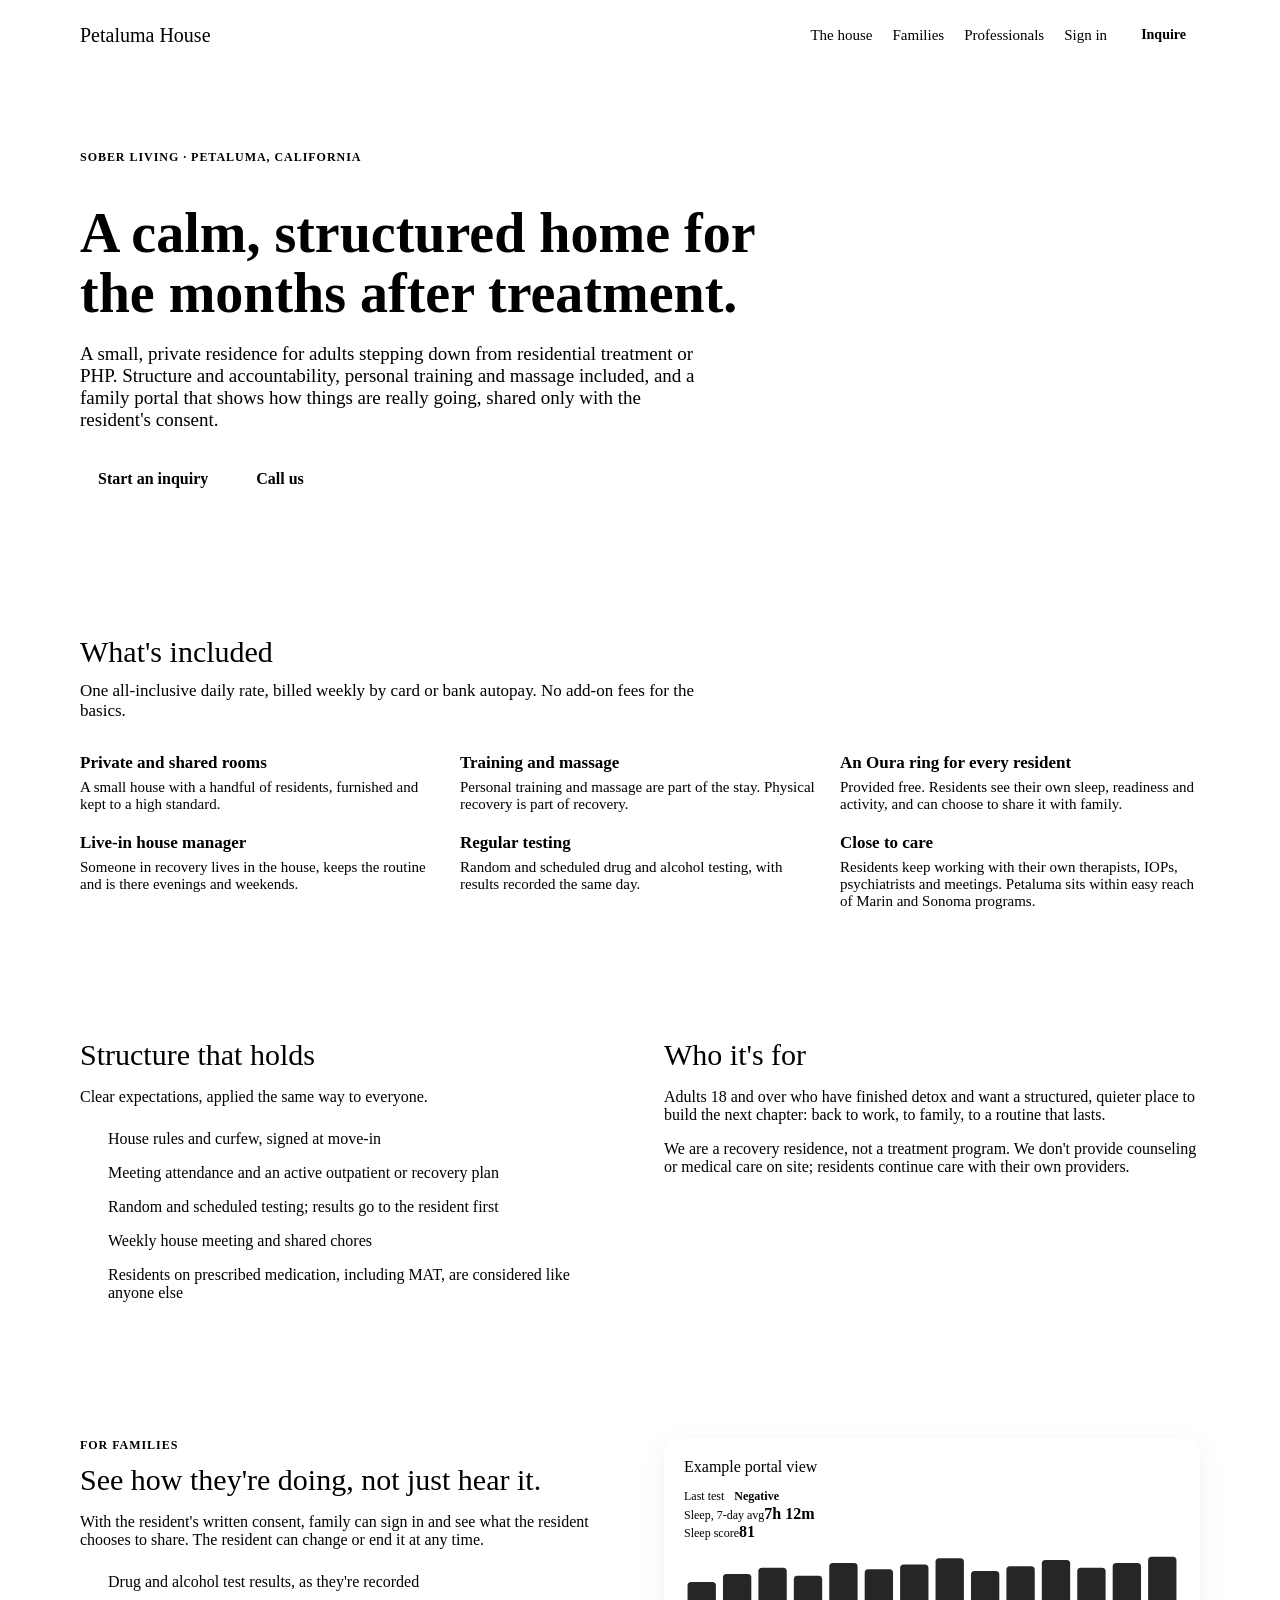
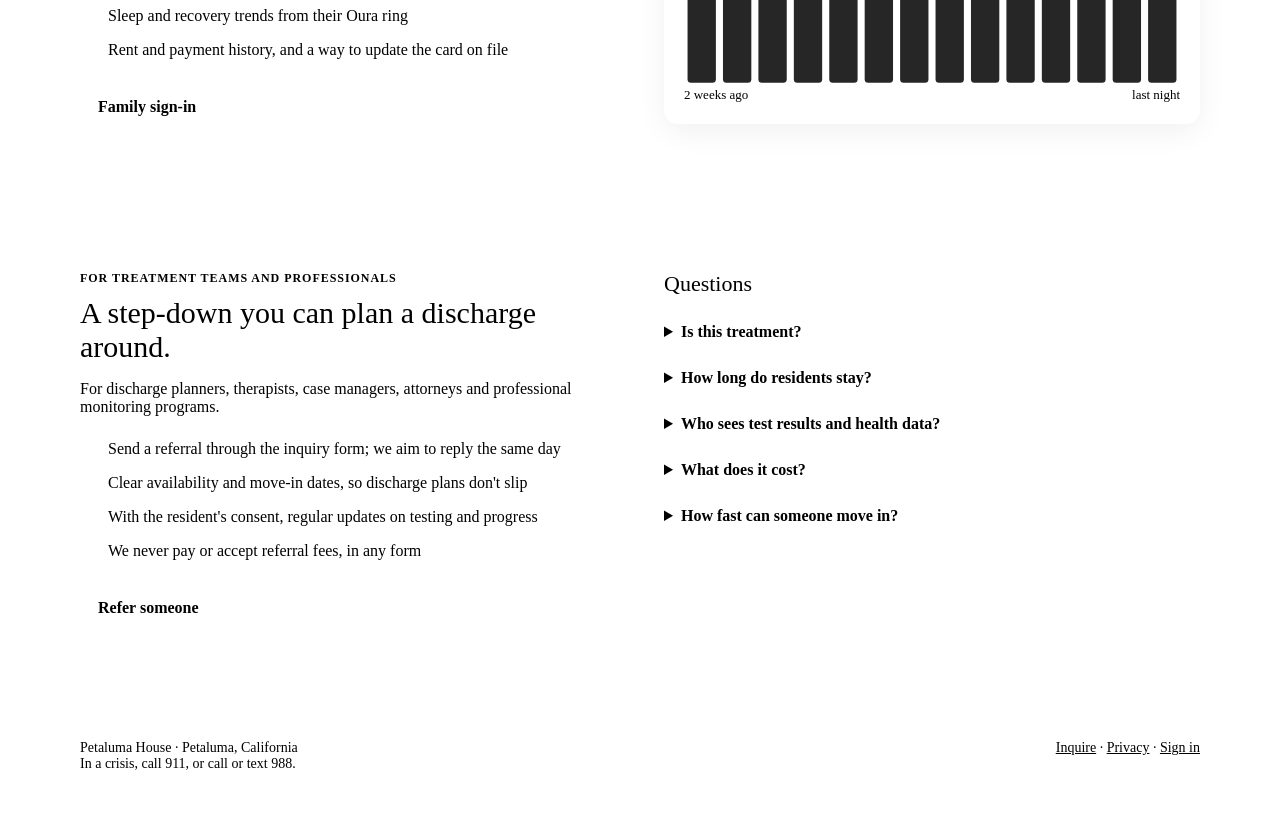
==== site/index.html @ f3ba2b3b "Initial import of Petaluma House site and Supabase backend Co-Authored-By: Claude Opus 5.5 (1M conte" ====
<!doctype html>
<html lang="en">
<head>
<meta charset="utf-8">
<meta name="viewport" content="width=device-width, initial-scale=1">
<title>Petaluma House · Sober living in Petaluma, CA</title>
<meta name="description" content="A private, structured sober living home in Petaluma for adults stepping down from treatment. Personal training and massage included, regular testing, and a family portal built on the resident's consent.">
<link rel="stylesheet" href="style.css">
<link rel="stylesheet" href="site.css">
<script src="config.js"></script>
</head>
<body>
<nav class="nav"><div class="in">
  <a class="brand" href="/" data-house>Petaluma House</a>
  <a class="link opt" href="#house">The house</a>
  <a class="link opt" href="#families">Families</a>
  <a class="link opt" href="#professionals">Professionals</a>
  <a class="link" href="/login">Sign in</a>
  <a class="btn sm" href="/apply">Inquire</a>
</div></nav>

<main>
  <div class="page">
    <div class="hero">
      <div class="eyebrow">Sober living · Petaluma, California</div>
      <h1>A calm, structured home for the months after treatment.</h1>
      <p>A small, private residence for adults stepping down from residential treatment or PHP. Structure and accountability, personal training and massage included, and a family portal that shows how things are really going, shared only with the resident's consent.</p>
      <div class="ctas">
        <a class="btn" href="/apply">Start an inquiry</a>
        <a class="btn ghost hidden" id="call" href="#">Call us</a>
      </div>
    </div>
  </div>

  <section class="band" id="house"><div class="page">
    <h2>What's included</h2>
    <p class="sub">One all-inclusive daily rate, billed weekly by card or bank autopay. No add-on fees for the basics.</p>
    <div class="cols">
      <div class="card feature"><h3>Private and shared rooms</h3><p>A small house with a handful of residents, furnished and kept to a high standard.</p></div>
      <div class="card feature"><h3>Training and massage</h3><p>Personal training and massage are part of the stay. Physical recovery is part of recovery.</p></div>
      <div class="card feature"><h3>An Oura ring for every resident</h3><p>Provided free. Residents see their own sleep, readiness and activity, and can choose to share it with family.</p></div>
      <div class="card feature"><h3>Live-in house manager</h3><p>Someone in recovery lives in the house, keeps the routine and is there evenings and weekends.</p></div>
      <div class="card feature"><h3>Regular testing</h3><p>Random and scheduled drug and alcohol testing, with results recorded the same day.</p></div>
      <div class="card feature"><h3>Close to care</h3><p>Residents keep working with their own therapists, IOPs, psychiatrists and meetings. Petaluma sits within easy reach of Marin and Sonoma programs.</p></div>
    </div>
  </div></section>

  <section class="band"><div class="page split">
    <div>
      <h2>Structure that holds</h2>
      <p class="sub">Clear expectations, applied the same way to everyone.</p>
      <ul class="ticks">
        <li>House rules and curfew, signed at move-in</li>
        <li>Meeting attendance and an active outpatient or recovery plan</li>
        <li>Random and scheduled testing; results go to the resident first</li>
        <li>Weekly house meeting and shared chores</li>
        <li>Residents on prescribed medication, including MAT, are considered like anyone else</li>
      </ul>
    </div>
    <div>
      <h2>Who it's for</h2>
      <p class="sub">Adults 18 and over who have finished detox and want a structured, quieter place to build the next chapter: back to work, to family, to a routine that lasts.</p>
      <p class="small">We are a recovery residence, not a treatment program. We don't provide counseling or medical care on site; residents continue care with their own providers.</p>
    </div>
  </div></section>

  <section class="band" id="families"><div class="page split">
    <div>
      <div class="eyebrow">For families</div>
      <h2>See how they're doing, not just hear it.</h2>
      <p class="sub">With the resident's written consent, family can sign in and see what the resident chooses to share. The resident can change or end it at any time.</p>
      <ul class="ticks">
        <li>Drug and alcohol test results, as they're recorded</li>
        <li>Sleep and recovery trends from their Oura ring</li>
        <li>Rent and payment history, and a way to update the card on file</li>
      </ul>
      <p style="margin-top:20px"><a class="btn ghost" href="/login">Family sign-in</a></p>
    </div>
    <div class="mock" aria-hidden="true">
      <div class="small" style="margin-bottom:10px">Example portal view</div>
      <div class="stats">
        <div class="stat"><small>Last test</small><b><span class="res negative">Negative</span></b></div>
        <div class="stat"><small>Sleep, 7-day avg</small><b>7h 12m</b></div>
        <div class="stat"><small>Sleep score</small><b>81</b></div>
      </div>
      <div class="chart" id="demo-chart"></div>
    </div>
  </div></section>

  <section class="band" id="professionals"><div class="page split">
    <div>
      <div class="eyebrow">For treatment teams and professionals</div>
      <h2>A step-down you can plan a discharge around.</h2>
      <p class="sub">For discharge planners, therapists, case managers, attorneys and professional monitoring programs.</p>
      <ul class="ticks">
        <li>Send a referral through the inquiry form; we aim to reply the same day</li>
        <li>Clear availability and move-in dates, so discharge plans don't slip</li>
        <li>With the resident's consent, regular updates on testing and progress</li>
        <li>We never pay or accept referral fees, in any form</li>
      </ul>
      <p style="margin-top:20px"><a class="btn" href="/apply">Refer someone</a></p>
    </div>
    <div>
      <h2 style="font-size:22px">Questions</h2>
      <details><summary>Is this treatment?</summary><p>No. This is a sober living home. Residents keep their own outpatient care, therapy and medical providers.</p></details>
      <details><summary>How long do residents stay?</summary><p>Most plan for 60 to 120 days, and some stay longer. Billing is weekly, so there's no long lock-in.</p></details>
      <details><summary>Who sees test results and health data?</summary><p>The resident and house staff. Family or professionals see them only if the resident consents in writing, for the parts they choose, until the date they set. They can revoke it at any time, and they can see who has viewed their information.</p></details>
      <details><summary>What does it cost?</summary><p>One all-inclusive daily rate, depending on a private or shared room. Ask us for current rates and availability.</p></details>
      <details><summary>How fast can someone move in?</summary><p>Often within days of an inquiry when a bed is open. Tell us the discharge date and we'll plan around it.</p></details>
    </div>
  </div></section>
</main>

<footer class="site"><div class="page">
  <div><span data-house>Petaluma House</span> · Petaluma, California<br>In a crisis, call 911, or call or text 988.</div>
  <div><a href="/apply">Inquire</a> · <a href="/privacy">Privacy</a> · <a href="/login">Sign in</a></div>
</div></footer>

<script>
const cfg = window.APP_CONFIG || {};
document.querySelectorAll("[data-house]").forEach((el) => { if (cfg.HOUSE_NAME) el.textContent = cfg.HOUSE_NAME; });
if (cfg.PHONE) { const c = document.getElementById("call"); c.href = "tel:" + cfg.PHONE.replace(/[^+\d]/g, ""); c.textContent = "Call " + cfg.PHONE; c.classList.remove("hidden"); }
// Illustrative chart in the family section (made-up numbers, labelled as an example).
(function () {
  const hrs = [6.4, 6.9, 7.3, 6.8, 7.6, 7.2, 7.5, 7.9, 7.1, 7.4, 7.8, 7.3, 7.6, 8.0];
  const w = 420, h = 120, bw = w / hrs.length;
  let s = `<svg viewBox="0 0 ${w} ${h + 18}" role="img" aria-label="Example: hours of sleep over two weeks">`;
  hrs.forEach((v, i) => { const bh = (v / 9) * h; s += `<rect class="bar${v < 7 ? " low" : ""}" x="${i * bw + 3}" y="${h - bh}" width="${bw - 6}" height="${bh}" rx="3"></rect>`; });
  s += `<text x="0" y="${h + 14}">2 weeks ago</text><text x="${w}" y="${h + 14}" text-anchor="end">last night</text></svg>`;
  document.getElementById("demo-chart").innerHTML = s;
})();
</script>
</body>
</html>
---- site/site.css ----
/* Public site and portal. Loaded after web/style.css and reuses its tokens. */

.nav { position: sticky; top: 0; z-index: 10; background: color-mix(in srgb, var(--bg) 92%, transparent);
  backdrop-filter: blur(8px); border-bottom: 1px solid var(--line); }
.nav .in { max-width: 1120px; margin: 0 auto; padding: 12px 16px; display: flex; align-items: center; gap: 20px; }
.brand { font-family: Georgia, "Times New Roman", serif; font-size: 20px; color: var(--ink); text-decoration: none; margin-right: auto; }
.nav a.link { color: var(--muted); text-decoration: none; font-size: 15px; }
.nav a.link:hover { color: var(--ink); }
@media (max-width: 760px) { .nav a.link.opt { display: none; } }
a.btn { display: inline-block; font-weight: 600; padding: 11px 18px; border-radius: 8px; background: var(--accent);
  color: var(--accent-ink); text-decoration: none; }
a.btn.ghost { background: transparent; color: var(--ink); border: 1px solid var(--line); }
a.btn.sm { padding: 7px 14px; font-size: 14px; }

.page { max-width: 1120px; margin: 0 auto; padding: 0 16px; }
.hero { padding: 88px 0 72px; max-width: 760px; }
.hero h1 { font-size: clamp(36px, 6vw, 56px); line-height: 1.08; margin-bottom: 20px; }
.hero p { font-size: 19px; color: var(--muted); margin: 0 0 28px; max-width: 620px; }
.hero .ctas { display: flex; gap: 12px; flex-wrap: wrap; }
.eyebrow { text-transform: uppercase; letter-spacing: .08em; font-size: 12px; font-weight: 600; color: var(--accent); margin-bottom: 10px; }

section.band { padding: 64px 0; border-top: 1px solid var(--line); }
section.band h2 { font-family: Georgia, "Times New Roman", serif; font-weight: 500; font-size: 30px; margin: 0 0 12px; }
section.band > .page > p.sub { color: var(--muted); max-width: 640px; margin: 0 0 32px; font-size: 17px; }
.cols { display: grid; grid-template-columns: repeat(3, 1fr); gap: 20px; }
.cols.two { grid-template-columns: 1fr 1fr; }
@media (max-width: 860px) { .cols, .cols.two { grid-template-columns: 1fr; } }
.feature h3 { font-size: 17px; margin: 0 0 6px; }
.feature p { margin: 0; color: var(--muted); font-size: 15px; }
.split { display: grid; grid-template-columns: 1fr 1fr; gap: 48px; align-items: start; }
@media (max-width: 860px) { .split { grid-template-columns: 1fr; gap: 24px; } }
ul.ticks { list-style: none; padding: 0; margin: 0; }
ul.ticks li { padding: 8px 0 8px 28px; position: relative; border-bottom: 1px solid var(--line); }
ul.ticks li::before { content: ""; position: absolute; left: 4px; top: 16px; width: 10px; height: 6px;
  border-left: 2px solid var(--accent); border-bottom: 2px solid var(--accent); transform: rotate(-45deg); }
.mock { background: var(--card); border: 1px solid var(--line); border-radius: 14px; padding: 20px; box-shadow: 0 8px 30px rgb(0 0 0 / .06); }
.mock .stat { min-width: 0; flex: 1; }
details { border-bottom: 1px solid var(--line); padding: 14px 0; }
details summary { cursor: pointer; font-weight: 600; }
details p { color: var(--muted); margin: 8px 0 0; }
footer.site { border-top: 1px solid var(--line); padding: 32px 0 48px; color: var(--muted); font-size: 14px; }
footer.site .page { display: flex; gap: 24px; flex-wrap: wrap; justify-content: space-between; }
footer.site a { color: var(--muted); }

/* Portal */
.tabs { display: flex; gap: 4px; border-bottom: 1px solid var(--line); margin: 8px 0 20px; overflow-x: auto; }
.tabs button { background: none; color: var(--muted); border-radius: 0; padding: 10px 14px; border-bottom: 2px solid transparent; white-space: nowrap; }
.tabs button.on { color: var(--ink); border-bottom-color: var(--accent); }
.res { display: inline-block; border-radius: 999px; padding: 1px 10px; font-size: 12px; font-weight: 600; }
.res.negative { background: color-mix(in srgb, var(--accent) 16%, transparent); color: var(--accent); }
.res.positive, .res.refused { background: color-mix(in srgb, var(--err) 14%, transparent); color: var(--err); }
.res.dilute, .res.invalid, .res.pending, .res.prescribed { background: var(--warn-bg); color: var(--warn); }
.notice { background: var(--warn-bg); color: var(--warn); border-radius: 8px; padding: 10px 14px; font-size: 14px; margin-bottom: 16px; }
.notice.ok { background: color-mix(in srgb, var(--accent) 14%, transparent); color: var(--accent); }
.chart svg { width: 100%; height: auto; display: block; }
.chart .bar { fill: var(--accent); opacity: .85; }
.chart .bar.low { fill: var(--warn); }
.chart text { fill: var(--muted); font-size: 11px; }
.chart line { stroke: var(--line); }
.scroll { overflow-x: auto; }
.stats .stat small { color: var(--muted); font-size: 12px; }
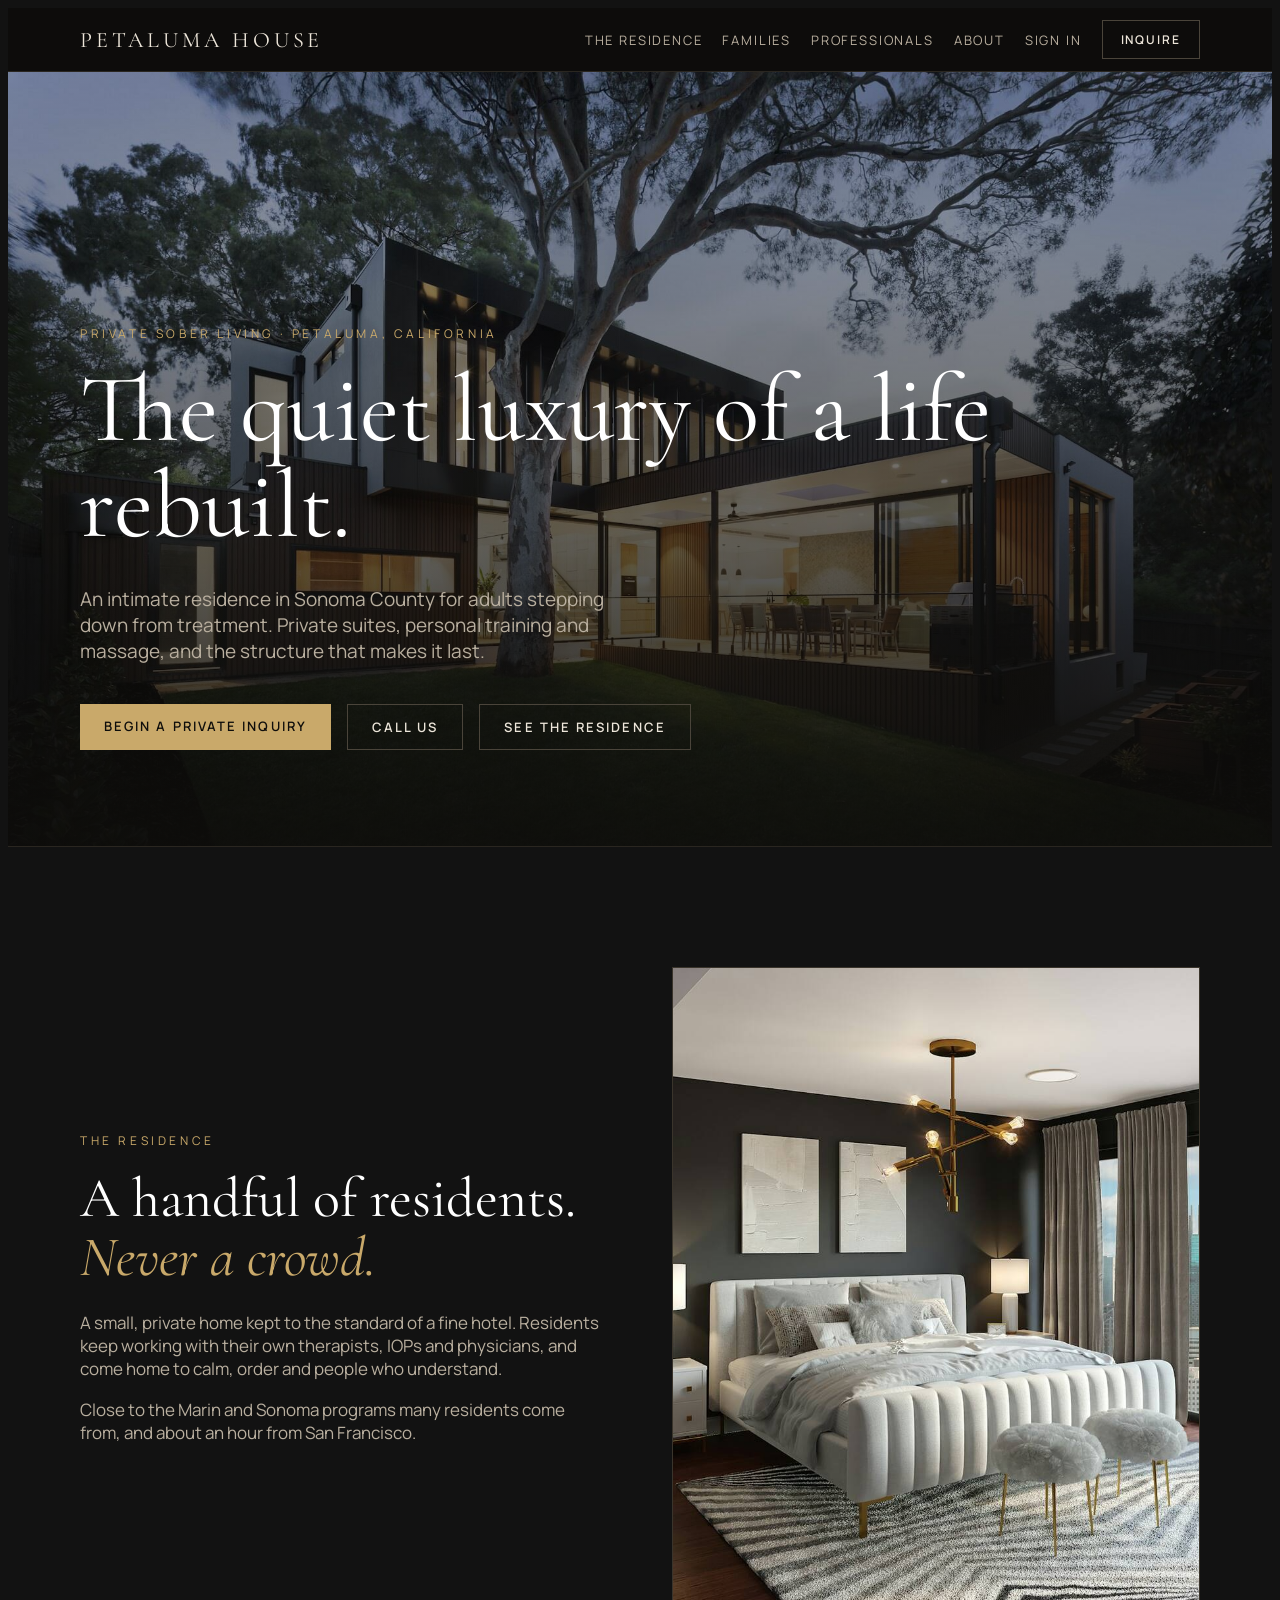
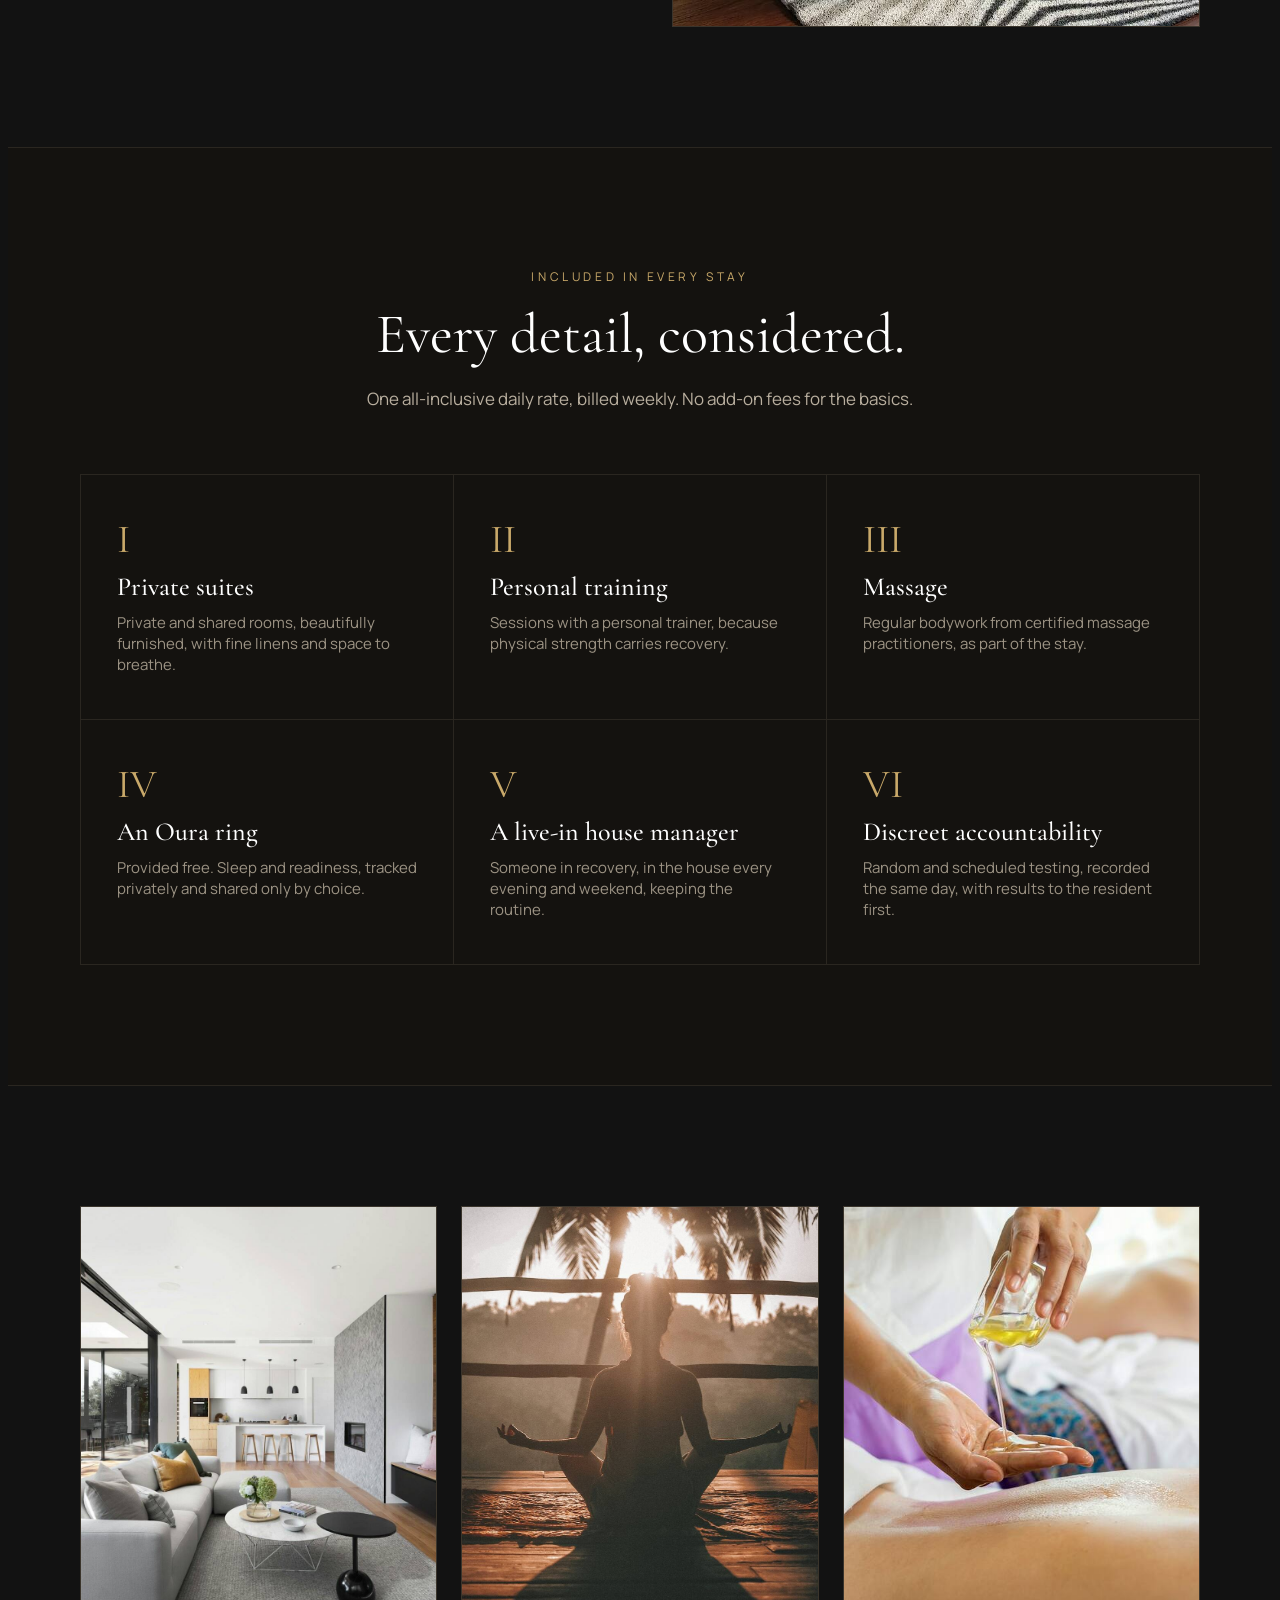
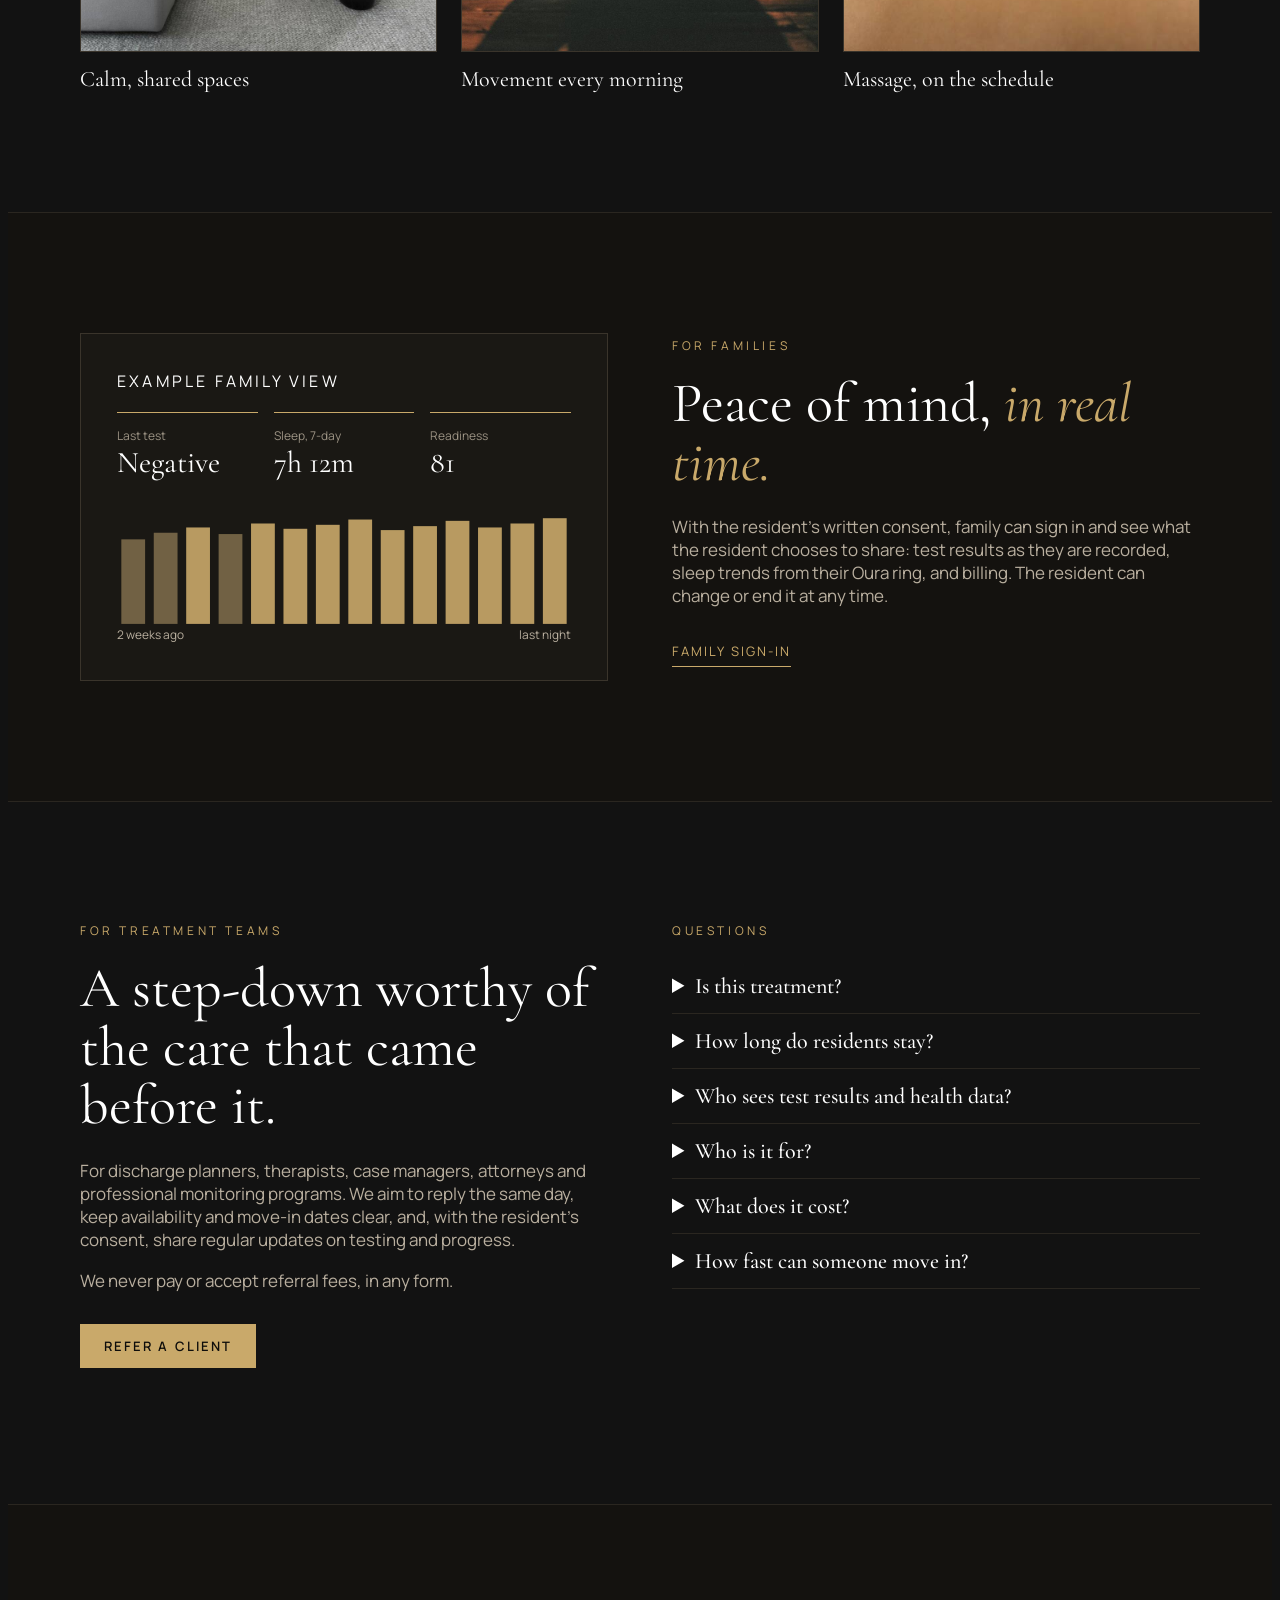
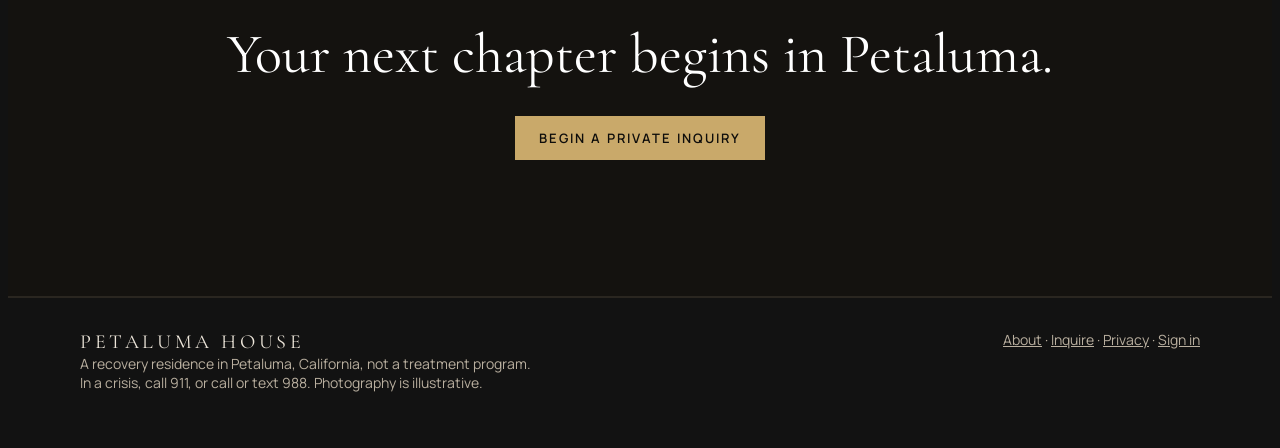
==== commit 734926d3: "Noir & Gold redesign: new homepage, About page, photos, dark theme Co-Authored-By: Claude Opus 5.5 (" ====
--- a/site/index.html
+++ b/site/index.html
@@ -3,117 +3,117 @@
 <head>
 <meta charset="utf-8">
 <meta name="viewport" content="width=device-width, initial-scale=1">
-<title>Petaluma House · Sober living in Petaluma, CA</title>
-<meta name="description" content="A private, structured sober living home in Petaluma for adults stepping down from treatment. Personal training and massage included, regular testing, and a family portal built on the resident's consent.">
+<title>Petaluma House · Private sober living in Petaluma, CA</title>
+<meta name="description" content="An intimate, private sober living residence in Petaluma for adults stepping down from treatment. Private suites, personal training and massage included, discreet testing, and a family portal built on the resident's consent.">
 <link rel="stylesheet" href="style.css">
 <link rel="stylesheet" href="site.css">
 <script src="config.js"></script>
 </head>
-<body>
+<body class="lux">
 <nav class="nav"><div class="in">
   <a class="brand" href="/" data-house>Petaluma House</a>
-  <a class="link opt" href="#house">The house</a>
+  <a class="link opt" href="#residence">The residence</a>
   <a class="link opt" href="#families">Families</a>
   <a class="link opt" href="#professionals">Professionals</a>
+  <a class="link opt" href="/about">About</a>
   <a class="link" href="/login">Sign in</a>
-  <a class="btn sm" href="/apply">Inquire</a>
+  <a class="btn sm ghost" href="/apply">Inquire</a>
 </div></nav>
 
 <main>
-  <div class="page">
-    <div class="hero">
-      <div class="eyebrow">Sober living · Petaluma, California</div>
-      <h1>A calm, structured home for the months after treatment.</h1>
-      <p>A small, private residence for adults stepping down from residential treatment or PHP. Structure and accountability, personal training and massage included, and a family portal that shows how things are really going, shared only with the resident's consent.</p>
+  <section class="hero" style="--hero-img: url('img/hero.jpg')">
+    <div class="page">
+      <div class="kicker">Private sober living · Petaluma, California</div>
+      <h1>The quiet luxury of a life rebuilt.</h1>
+      <p>An intimate residence in Sonoma County for adults stepping down from treatment. Private suites, personal training and massage, and the structure that makes it last.</p>
       <div class="ctas">
-        <a class="btn" href="/apply">Start an inquiry</a>
+        <a class="btn" href="/apply">Begin a private inquiry</a>
         <a class="btn ghost hidden" id="call" href="#">Call us</a>
+        <a class="btn ghost" href="#residence">See the residence</a>
       </div>
     </div>
-  </div>
+  </section>
 
-  <section class="band" id="house"><div class="page">
-    <h2>What's included</h2>
-    <p class="sub">One all-inclusive daily rate, billed weekly by card or bank autopay. No add-on fees for the basics.</p>
-    <div class="cols">
-      <div class="card feature"><h3>Private and shared rooms</h3><p>A small house with a handful of residents, furnished and kept to a high standard.</p></div>
-      <div class="card feature"><h3>Training and massage</h3><p>Personal training and massage are part of the stay. Physical recovery is part of recovery.</p></div>
-      <div class="card feature"><h3>An Oura ring for every resident</h3><p>Provided free. Residents see their own sleep, readiness and activity, and can choose to share it with family.</p></div>
-      <div class="card feature"><h3>Live-in house manager</h3><p>Someone in recovery lives in the house, keeps the routine and is there evenings and weekends.</p></div>
-      <div class="card feature"><h3>Regular testing</h3><p>Random and scheduled drug and alcohol testing, with results recorded the same day.</p></div>
-      <div class="card feature"><h3>Close to care</h3><p>Residents keep working with their own therapists, IOPs, psychiatrists and meetings. Petaluma sits within easy reach of Marin and Sonoma programs.</p></div>
+  <section class="sec" id="residence"><div class="page pair">
+    <div>
+      <div class="kicker">The residence</div>
+      <h2>A handful of residents. <em>Never a crowd.</em></h2>
+      <p class="body">A small, private home kept to the standard of a fine hotel. Residents keep working with their own therapists, IOPs and physicians, and come home to calm, order and people who understand.</p>
+      <p class="body">Close to the Marin and Sonoma programs many residents come from, and about an hour from San Francisco.</p>
+    </div>
+    <div class="photo" style="background-image: url('img/suite.jpg')" role="img" aria-label="A private bedroom suite"></div>
+  </div></section>
+
+  <section class="sec alt"><div class="page">
+    <div class="center" style="margin-bottom: 64px">
+      <div class="kicker">Included in every stay</div>
+      <h2>Every detail, considered.</h2>
+      <p class="body">One all-inclusive daily rate, billed weekly. No add-on fees for the basics.</p>
+    </div>
+    <div class="grid6">
+      <div><div class="num">I</div><h3>Private suites</h3><p>Private and shared rooms, beautifully furnished, with fine linens and space to breathe.</p></div>
+      <div><div class="num">II</div><h3>Personal training</h3><p>Sessions with a personal trainer, because physical strength carries recovery.</p></div>
+      <div><div class="num">III</div><h3>Massage</h3><p>Regular bodywork from certified massage practitioners, as part of the stay.</p></div>
+      <div><div class="num">IV</div><h3>An Oura ring</h3><p>Provided free. Sleep and readiness, tracked privately and shared only by choice.</p></div>
+      <div><div class="num">V</div><h3>A live-in house manager</h3><p>Someone in recovery, in the house every evening and weekend, keeping the routine.</p></div>
+      <div><div class="num">VI</div><h3>Discreet accountability</h3><p>Random and scheduled testing, recorded the same day, with results to the resident first.</p></div>
     </div>
   </div></section>
 
-  <section class="band"><div class="page split">
-    <div>
-      <h2>Structure that holds</h2>
-      <p class="sub">Clear expectations, applied the same way to everyone.</p>
-      <ul class="ticks">
-        <li>House rules and curfew, signed at move-in</li>
-        <li>Meeting attendance and an active outpatient or recovery plan</li>
-        <li>Random and scheduled testing; results go to the resident first</li>
-        <li>Weekly house meeting and shared chores</li>
-        <li>Residents on prescribed medication, including MAT, are considered like anyone else</li>
-      </ul>
-    </div>
-    <div>
-      <h2>Who it's for</h2>
-      <p class="sub">Adults 18 and over who have finished detox and want a structured, quieter place to build the next chapter: back to work, to family, to a routine that lasts.</p>
-      <p class="small">We are a recovery residence, not a treatment program. We don't provide counseling or medical care on site; residents continue care with their own providers.</p>
+  <section class="sec"><div class="page">
+    <div class="strip">
+      <figure><div class="photo" style="background-image: url('img/living.jpg')" role="img" aria-label="A calm, modern living room"></div><figcaption>Calm, shared spaces</figcaption></figure>
+      <figure><div class="photo" style="background-image: url('img/wellness.jpg')" role="img" aria-label="Morning movement at sunrise"></div><figcaption>Movement every morning</figcaption></figure>
+      <figure><div class="photo" style="background-image: url('img/massage.jpg')" role="img" aria-label="A massage session"></div><figcaption>Massage, on the schedule</figcaption></figure>
     </div>
   </div></section>
 
-  <section class="band" id="families"><div class="page split">
-    <div>
-      <div class="eyebrow">For families</div>
-      <h2>See how they're doing, not just hear it.</h2>
-      <p class="sub">With the resident's written consent, family can sign in and see what the resident chooses to share. The resident can change or end it at any time.</p>
-      <ul class="ticks">
-        <li>Drug and alcohol test results, as they're recorded</li>
-        <li>Sleep and recovery trends from their Oura ring</li>
-        <li>Rent and payment history, and a way to update the card on file</li>
-      </ul>
-      <p style="margin-top:20px"><a class="btn ghost" href="/login">Family sign-in</a></p>
-    </div>
-    <div class="mock" aria-hidden="true">
-      <div class="small" style="margin-bottom:10px">Example portal view</div>
-      <div class="stats">
-        <div class="stat"><small>Last test</small><b><span class="res negative">Negative</span></b></div>
-        <div class="stat"><small>Sleep, 7-day avg</small><b>7h 12m</b></div>
-        <div class="stat"><small>Sleep score</small><b>81</b></div>
+  <section class="sec alt" id="families"><div class="page pair">
+    <div class="panel" aria-hidden="true">
+      <div class="small" style="letter-spacing:.2em;text-transform:uppercase;margin-bottom:20px">Example family view</div>
+      <div class="stats3">
+        <div><small>Last test</small><b>Negative</b></div>
+        <div><small>Sleep, 7-day</small><b>7h 12m</b></div>
+        <div><small>Readiness</small><b>81</b></div>
       </div>
       <div class="chart" id="demo-chart"></div>
     </div>
+    <div>
+      <div class="kicker">For families</div>
+      <h2>Peace of mind, <em>in real time.</em></h2>
+      <p class="body">With the resident's written consent, family can sign in and see what the resident chooses to share: test results as they are recorded, sleep trends from their Oura ring, and billing. The resident can change or end it at any time.</p>
+      <p style="margin-top:32px"><a class="textlink" href="/login">Family sign-in</a></p>
+    </div>
   </div></section>
 
-  <section class="band" id="professionals"><div class="page split">
+  <section class="sec" id="professionals"><div class="page pair" style="align-items:start">
     <div>
-      <div class="eyebrow">For treatment teams and professionals</div>
-      <h2>A step-down you can plan a discharge around.</h2>
-      <p class="sub">For discharge planners, therapists, case managers, attorneys and professional monitoring programs.</p>
-      <ul class="ticks">
-        <li>Send a referral through the inquiry form; we aim to reply the same day</li>
-        <li>Clear availability and move-in dates, so discharge plans don't slip</li>
-        <li>With the resident's consent, regular updates on testing and progress</li>
-        <li>We never pay or accept referral fees, in any form</li>
-      </ul>
-      <p style="margin-top:20px"><a class="btn" href="/apply">Refer someone</a></p>
+      <div class="kicker">For treatment teams</div>
+      <h2>A step-down worthy of the care that came before it.</h2>
+      <p class="body">For discharge planners, therapists, case managers, attorneys and professional monitoring programs. We aim to reply the same day, keep availability and move-in dates clear, and, with the resident's consent, share regular updates on testing and progress.</p>
+      <p class="body">We never pay or accept referral fees, in any form.</p>
+      <p style="margin-top:32px"><a class="btn" href="/apply">Refer a client</a></p>
     </div>
     <div>
-      <h2 style="font-size:22px">Questions</h2>
+      <div class="kicker">Questions</div>
       <details><summary>Is this treatment?</summary><p>No. This is a sober living home. Residents keep their own outpatient care, therapy and medical providers.</p></details>
       <details><summary>How long do residents stay?</summary><p>Most plan for 60 to 120 days, and some stay longer. Billing is weekly, so there's no long lock-in.</p></details>
       <details><summary>Who sees test results and health data?</summary><p>The resident and house staff. Family or professionals see them only if the resident consents in writing, for the parts they choose, until the date they set. They can revoke it at any time, and they can see who has viewed their information.</p></details>
+      <details><summary>Who is it for?</summary><p>Adults 18 and over who have finished detox and want a structured, quieter place to build the next chapter. Residents on prescribed medication, including MAT, are considered like anyone else.</p></details>
       <details><summary>What does it cost?</summary><p>One all-inclusive daily rate, depending on a private or shared room. Ask us for current rates and availability.</p></details>
       <details><summary>How fast can someone move in?</summary><p>Often within days of an inquiry when a bed is open. Tell us the discharge date and we'll plan around it.</p></details>
     </div>
   </div></section>
+
+  <section class="sec alt"><div class="page center">
+    <h2>Your next chapter begins in Petaluma.</h2>
+    <p style="margin-top:32px"><a class="btn" href="/apply">Begin a private inquiry</a></p>
+  </div></section>
 </main>
 
 <footer class="site"><div class="page">
-  <div><span data-house>Petaluma House</span> · Petaluma, California<br>In a crisis, call 911, or call or text 988.</div>
-  <div><a href="/apply">Inquire</a> · <a href="/privacy">Privacy</a> · <a href="/login">Sign in</a></div>
+  <div><span class="brand-sm" data-house>Petaluma House</span><br>A recovery residence in Petaluma, California, not a treatment program.<br>In a crisis, call 911, or call or text 988. Photography is illustrative.</div>
+  <div><a href="/about">About</a> · <a href="/apply">Inquire</a> · <a href="/privacy">Privacy</a> · <a href="/login">Sign in</a></div>
 </div></footer>
 
 <script>
@@ -123,9 +123,9 @@
 // Illustrative chart in the family section (made-up numbers, labelled as an example).
 (function () {
   const hrs = [6.4, 6.9, 7.3, 6.8, 7.6, 7.2, 7.5, 7.9, 7.1, 7.4, 7.8, 7.3, 7.6, 8.0];
-  const w = 420, h = 120, bw = w / hrs.length;
+  const w = 420, h = 110, bw = w / hrs.length;
   let s = `<svg viewBox="0 0 ${w} ${h + 18}" role="img" aria-label="Example: hours of sleep over two weeks">`;
-  hrs.forEach((v, i) => { const bh = (v / 9) * h; s += `<rect class="bar${v < 7 ? " low" : ""}" x="${i * bw + 3}" y="${h - bh}" width="${bw - 6}" height="${bh}" rx="3"></rect>`; });
+  hrs.forEach((v, i) => { const bh = (v / 9) * h; s += `<rect class="bar${v < 7 ? " low" : ""}" x="${i * bw + 4}" y="${h - bh}" width="${bw - 8}" height="${bh}"></rect>`; });
   s += `<text x="0" y="${h + 14}">2 weeks ago</text><text x="${w}" y="${h + 14}" text-anchor="end">last night</text></svg>`;
   document.getElementById("demo-chart").innerHTML = s;
 })();
--- a/site/site.css
+++ b/site/site.css
@@ -1,16 +1,30 @@
-/* Public site and portal. Loaded after web/style.css and reuses its tokens. */
+@import url("https://fonts.googleapis.com/css2?family=Cormorant+Garamond:ital,wght@0,400;0,500;1,400&family=Manrope:wght@400;500;600&display=swap");
+/* Public site and portal. Loaded after web/style.css and reuses its tokens.
+   Noir & Gold theme: overrides the shared tokens so every page in site/ goes dark. */
+:root, :root:not([data-theme]) {
+  --bg: #0E0D0B; --card: #14120F; --ink: #EDE6DA; --muted: #B9AF9F; --line: #2A2620;
+  --accent: #C9A96A; --accent-ink: #0E0D0B; --gold: #C9A96A; --gold-hi: #E2C88F;
+  --warn: #E6B56F; --warn-bg: #2B2418; --err: #EF8C7A; --radius: 2px;
+  --serif: "Cormorant Garamond", Georgia, serif; --sans: Manrope, -apple-system, "Segoe UI", sans-serif;
+  color-scheme: dark;
+}
+body { font-family: var(--sans); }
+h1, .brand { font-family: var(--serif); font-weight: 400; }
+a { color: var(--gold); } a:hover { color: var(--gold-hi); }
 
 .nav { position: sticky; top: 0; z-index: 10; background: color-mix(in srgb, var(--bg) 92%, transparent);
   backdrop-filter: blur(8px); border-bottom: 1px solid var(--line); }
 .nav .in { max-width: 1120px; margin: 0 auto; padding: 12px 16px; display: flex; align-items: center; gap: 20px; }
-.brand { font-family: Georgia, "Times New Roman", serif; font-size: 20px; color: var(--ink); text-decoration: none; margin-right: auto; }
+.brand { font-family: var(--serif); font-size: 22px; letter-spacing: .18em; text-transform: uppercase; color: var(--ink); text-decoration: none; margin-right: auto; }
 .nav a.link { color: var(--muted); text-decoration: none; font-size: 15px; }
 .nav a.link:hover { color: var(--ink); }
 @media (max-width: 760px) { .nav a.link.opt { display: none; } }
-a.btn { display: inline-block; font-weight: 600; padding: 11px 18px; border-radius: 8px; background: var(--accent);
+a.btn { display: inline-block; font-weight: 600; padding: 13px 24px; border-radius: 0; font-size: 13px; letter-spacing: .16em; text-transform: uppercase; background: var(--accent);
   color: var(--accent-ink); text-decoration: none; }
-a.btn.ghost { background: transparent; color: var(--ink); border: 1px solid var(--line); }
-a.btn.sm { padding: 7px 14px; font-size: 14px; }
+a.btn.ghost { background: transparent; color: var(--ink); border: 1px solid #4A443A; }
+a.btn:hover { background: var(--gold-hi); color: var(--accent-ink); } a.btn.ghost:hover { background: transparent; border-color: var(--gold); color: var(--ink); }
+a.btn.sm { padding: 10px 18px; font-size: 12px; }
+.nav a.link { text-transform: uppercase; letter-spacing: .14em; font-size: 13px !important; }
 
 .page { max-width: 1120px; margin: 0 auto; padding: 0 16px; }
 .hero { padding: 88px 0 72px; max-width: 760px; }
@@ -20,7 +34,7 @@
 .eyebrow { text-transform: uppercase; letter-spacing: .08em; font-size: 12px; font-weight: 600; color: var(--accent); margin-bottom: 10px; }
 
 section.band { padding: 64px 0; border-top: 1px solid var(--line); }
-section.band h2 { font-family: Georgia, "Times New Roman", serif; font-weight: 500; font-size: 30px; margin: 0 0 12px; }
+section.band h2 { font-family: var(--serif); font-weight: 500; font-size: 30px; margin: 0 0 12px; }
 section.band > .page > p.sub { color: var(--muted); max-width: 640px; margin: 0 0 32px; font-size: 17px; }
 .cols { display: grid; grid-template-columns: repeat(3, 1fr); gap: 20px; }
 .cols.two { grid-template-columns: 1fr 1fr; }
@@ -59,3 +73,56 @@
 .chart line { stroke: var(--line); }
 .scroll { overflow-x: auto; }
 .stats .stat small { color: var(--muted); font-size: 12px; }
+
+/* Noir & Gold marketing pages (index, about) */
+.lux .kicker { font-size: 12px; letter-spacing: .3em; text-transform: uppercase; color: var(--gold); margin-bottom: 20px; }
+.lux h1, .lux h2, .lux h3 { font-family: var(--serif); font-weight: 400; }
+.lux h2 { font-size: clamp(38px, 5vw, 56px); line-height: 1.05; margin: 0 0 24px; }
+.lux em { font-style: italic; color: var(--gold); }
+.lux p.body { color: var(--muted); font-size: 17px; margin: 0 0 18px; }
+.lux .hero { position: relative; min-height: min(86vh, 780px); max-width: none; padding: 0; display: flex; align-items: flex-end;
+  background: #1A1814 var(--hero-img, none) center / cover no-repeat; border-bottom: 1px solid var(--line); }
+.lux .hero::before { content: ""; position: absolute; inset: 0; background: linear-gradient(to top, rgb(14 13 11 / .92), rgb(14 13 11 / .25)); }
+.lux .hero .page { position: relative; width: 100%; padding-bottom: 96px; }
+.lux .hero h1 { font-size: clamp(46px, 7.5vw, 104px); line-height: 1; margin: 0 0 32px; max-width: 980px; }
+.lux .hero p { font-size: 19px; color: var(--muted); max-width: 560px; margin: 0 0 40px; }
+.lux .ctas { display: flex; gap: 16px; flex-wrap: wrap; }
+.lux .sec { padding: 120px 0; }
+.lux .sec.alt { background: var(--card); border-top: 1px solid var(--line); border-bottom: 1px solid var(--line); }
+.lux .pair { display: grid; grid-template-columns: repeat(auto-fit, minmax(300px, 1fr)); gap: 64px; align-items: center; }
+.lux .photo { aspect-ratio: 4 / 5; background: #1F1C17 center / cover no-repeat; border: 1px solid #3A342B; }
+.lux .grid6 { display: grid; grid-template-columns: repeat(3, minmax(0, 1fr)); gap: 1px; background: var(--line); border: 1px solid var(--line); }
+.lux .grid6 > div { background: var(--card); padding: 44px 36px; }
+.lux .grid6 .num { font-family: var(--serif); font-size: 40px; color: var(--gold); margin-bottom: 12px; line-height: 1; }
+.lux .grid6 h3 { font-size: 26px; font-weight: 500; margin: 0 0 10px; }
+.lux .grid6 p { margin: 0; color: #9C9384; font-size: 15px; }
+.lux .center { text-align: center; max-width: 880px; margin: 0 auto; }
+.lux .panel { background: #1A1814; border: 1px solid #3A342B; padding: 36px; }
+.lux .panel .stats3 { display: grid; grid-template-columns: repeat(3, minmax(0, 1fr)); gap: 16px; margin-bottom: 24px; }
+.lux .panel .stats3 > div { border-top: 1px solid var(--gold); padding-top: 14px; }
+.lux .panel .stats3 small { display: block; font-size: 12px; color: #9C9384; }
+.lux .panel .stats3 b { font-family: var(--serif); font-weight: 400; font-size: 30px; }
+.lux .textlink { color: var(--gold); text-decoration: none; font-size: 13px; letter-spacing: .16em; text-transform: uppercase; border-bottom: 1px solid var(--gold); padding-bottom: 6px; }
+.lux details summary { font-family: var(--serif); font-size: 22px; font-weight: 500; }
+.lux .team { display: grid; grid-template-columns: repeat(auto-fit, minmax(320px, 1fr)); gap: 40px; }
+.lux .person { border: 1px solid var(--line); background: var(--card); }
+.lux .person .photo { aspect-ratio: 4 / 3; border: 0; border-bottom: 1px solid var(--line); }
+.lux .person .txt { padding: 44px 40px; }
+.lux .person .role { font-size: 12px; letter-spacing: .24em; text-transform: uppercase; color: var(--gold); margin-bottom: 10px; }
+.lux .person h2 { font-size: 44px; margin: 0 0 20px; }
+.lux .vals { display: grid; grid-template-columns: repeat(auto-fit, minmax(260px, 1fr)); gap: 48px; }
+.lux .vals h3 { font-size: 28px; font-weight: 500; color: var(--gold); margin: 0 0 10px; }
+.lux .vals p { margin: 0; color: #9C9384; }
+footer.site .brand-sm { font-family: var(--serif); font-size: 20px; letter-spacing: .18em; text-transform: uppercase; color: var(--ink); }
+@media (max-width: 900px) { .lux .grid6 { grid-template-columns: 1fr 1fr; } }
+@media (max-width: 640px) { .lux .grid6 { grid-template-columns: 1fr; } .lux .sec { padding: 80px 0; } .lux .hero .page { padding-bottom: 64px; } .lux .grid6 > div, .lux .person .txt { padding: 32px 24px; } }
+.lux .strip { display: grid; grid-template-columns: repeat(auto-fit, minmax(260px, 1fr)); gap: 24px; }
+.lux .strip figure { margin: 0; }
+.lux .strip .photo { aspect-ratio: 4 / 5; }
+.lux .strip figcaption { font-family: var(--serif); font-size: 22px; margin-top: 14px; }
+.lux .photo.portrait { display: flex; align-items: center; justify-content: center; background: #1F1C17; }
+.lux .photo.portrait span { font-family: var(--serif); font-size: 56px; color: #3A342B; letter-spacing: .08em; }
+.lux .chart .bar { fill: var(--gold); opacity: .9; } .lux .chart .bar.low { fill: #7A6A4A; }
+.lux details { border-color: var(--line); } .lux details p { color: var(--muted); }
+.nav a { white-space: nowrap; }
+@media (max-width: 560px) { .brand { font-size: 17px; letter-spacing: .12em; } .nav .in { gap: 14px; } .lux .hero .kicker { letter-spacing: .18em; } }
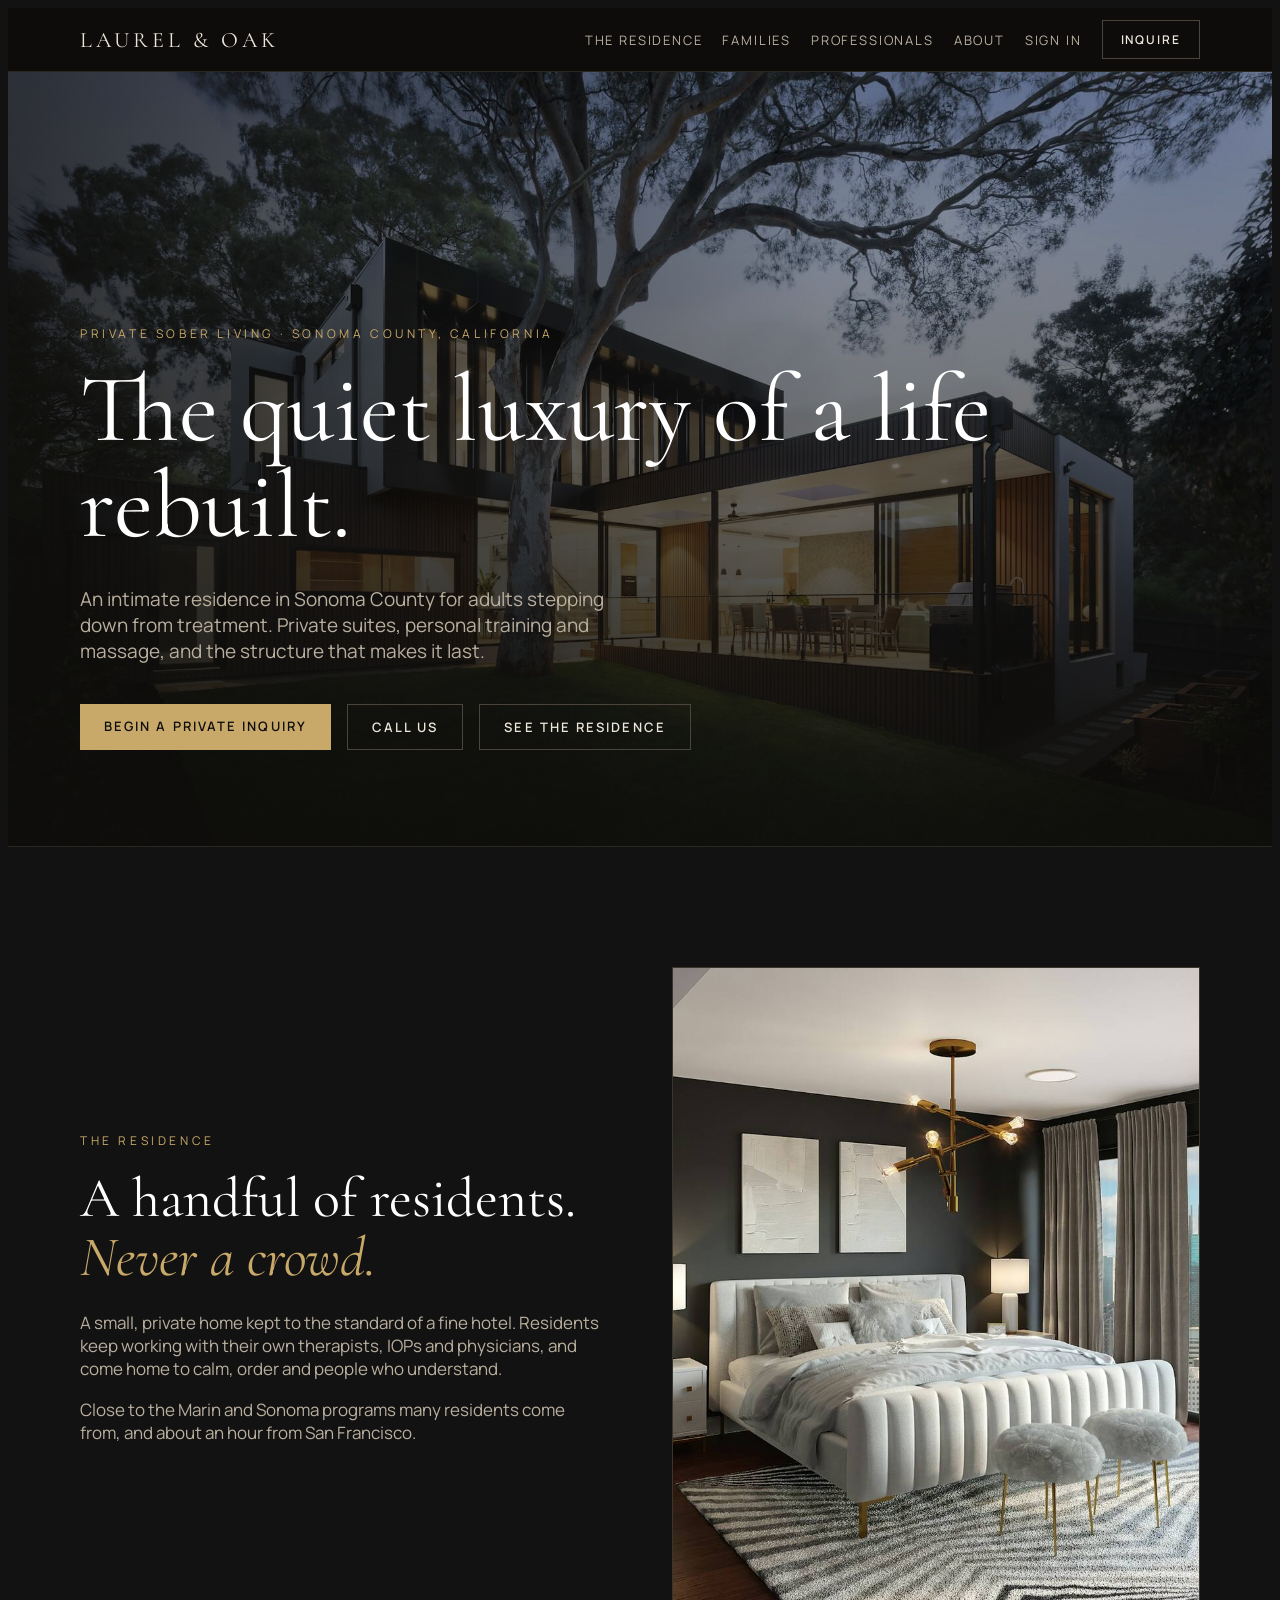
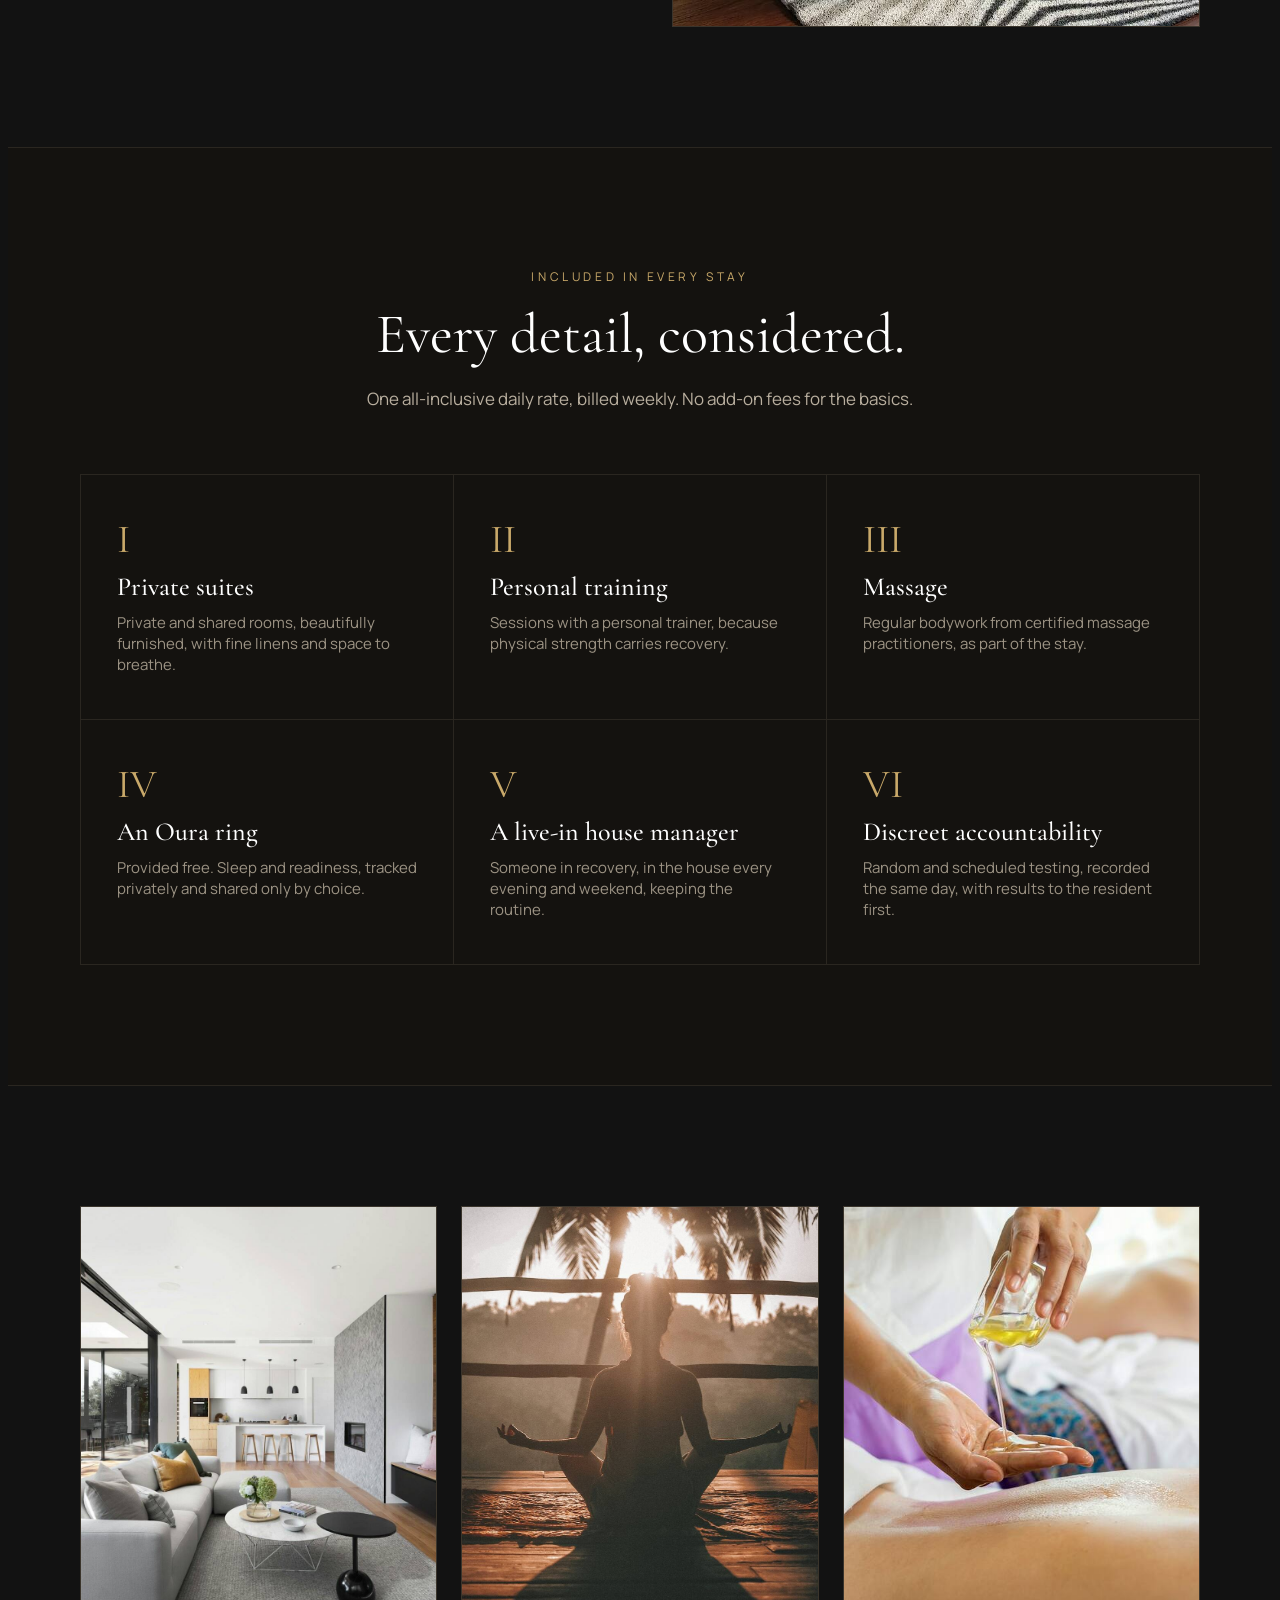
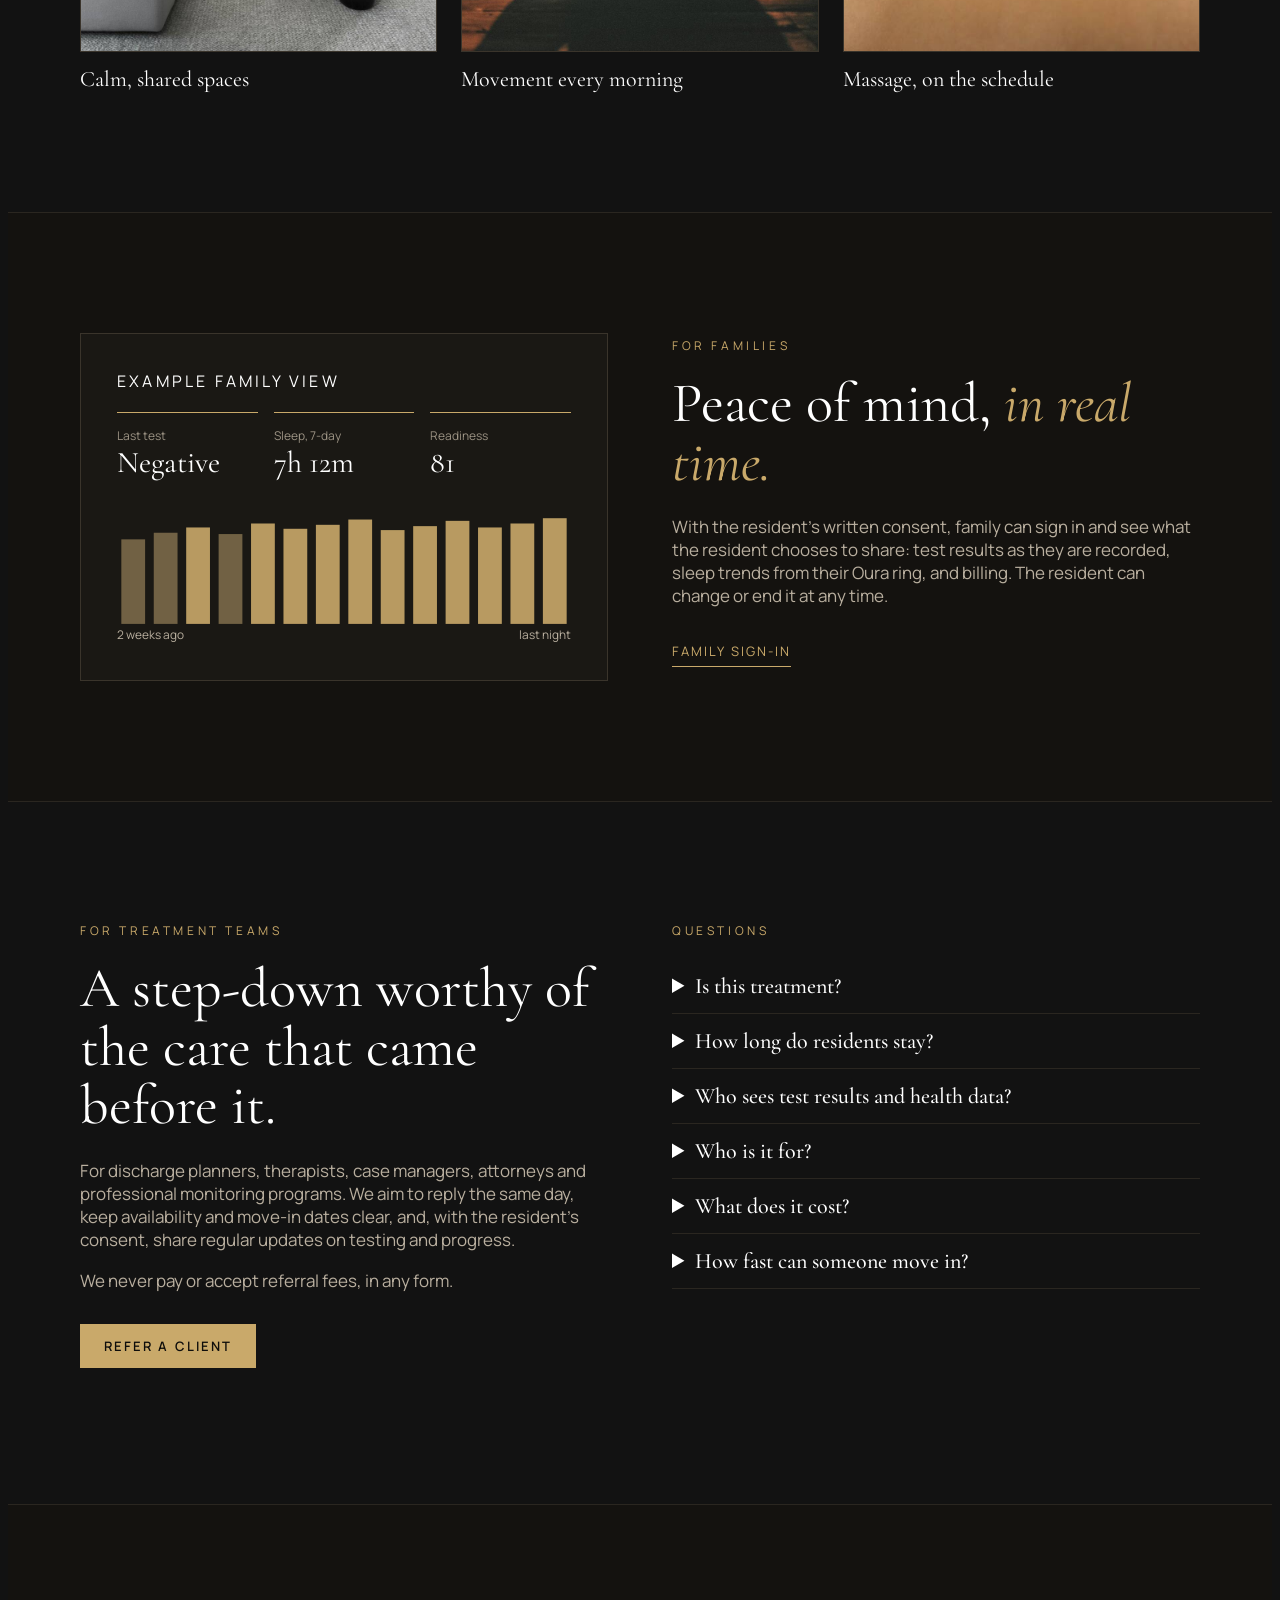
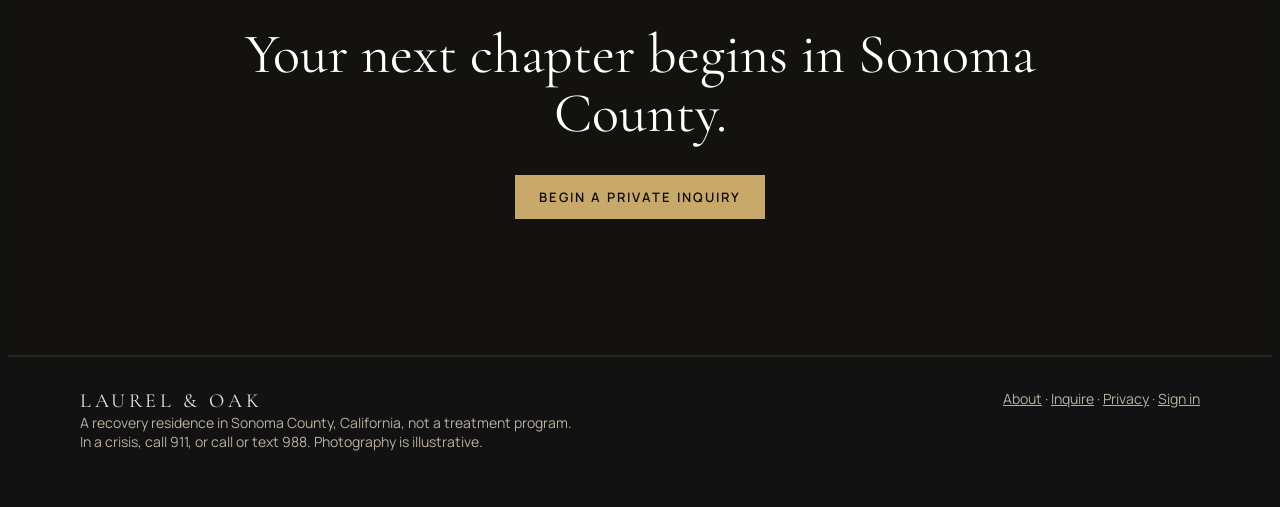
==== commit e5a864f4: "Rename site to Laurel & Oak and say Sonoma County instead of Petaluma Co-Authored-By: Claude Opus 5." ====
--- a/site/index.html
+++ b/site/index.html
@@ -3,15 +3,15 @@
 <head>
 <meta charset="utf-8">
 <meta name="viewport" content="width=device-width, initial-scale=1">
-<title>Petaluma House · Private sober living in Petaluma, CA</title>
-<meta name="description" content="An intimate, private sober living residence in Petaluma for adults stepping down from treatment. Private suites, personal training and massage included, discreet testing, and a family portal built on the resident's consent.">
+<title>Laurel &amp; Oak · Private sober living in Sonoma County, CA</title>
+<meta name="description" content="An intimate, private sober living residence in Sonoma County for adults stepping down from treatment. Private suites, personal training and massage included, discreet testing, and a family portal built on the resident's consent.">
 <link rel="stylesheet" href="style.css">
 <link rel="stylesheet" href="site.css">
 <script src="config.js"></script>
 </head>
 <body class="lux">
 <nav class="nav"><div class="in">
-  <a class="brand" href="/" data-house>Petaluma House</a>
+  <a class="brand" href="/" data-house>Laurel &amp; Oak</a>
   <a class="link opt" href="#residence">The residence</a>
   <a class="link opt" href="#families">Families</a>
   <a class="link opt" href="#professionals">Professionals</a>
@@ -23,7 +23,7 @@
 <main>
   <section class="hero" style="--hero-img: url('img/hero.jpg')">
     <div class="page">
-      <div class="kicker">Private sober living · Petaluma, California</div>
+      <div class="kicker">Private sober living · Sonoma County, California</div>
       <h1>The quiet luxury of a life rebuilt.</h1>
       <p>An intimate residence in Sonoma County for adults stepping down from treatment. Private suites, personal training and massage, and the structure that makes it last.</p>
       <div class="ctas">
@@ -106,13 +106,13 @@
   </div></section>
 
   <section class="sec alt"><div class="page center">
-    <h2>Your next chapter begins in Petaluma.</h2>
+    <h2>Your next chapter begins in Sonoma County.</h2>
     <p style="margin-top:32px"><a class="btn" href="/apply">Begin a private inquiry</a></p>
   </div></section>
 </main>
 
 <footer class="site"><div class="page">
-  <div><span class="brand-sm" data-house>Petaluma House</span><br>A recovery residence in Petaluma, California, not a treatment program.<br>In a crisis, call 911, or call or text 988. Photography is illustrative.</div>
+  <div><span class="brand-sm" data-house>Laurel &amp; Oak</span><br>A recovery residence in Sonoma County, California, not a treatment program.<br>In a crisis, call 911, or call or text 988. Photography is illustrative.</div>
   <div><a href="/about">About</a> · <a href="/apply">Inquire</a> · <a href="/privacy">Privacy</a> · <a href="/login">Sign in</a></div>
 </div></footer>
 
--- a/site/site.css
+++ b/site/site.css
@@ -82,7 +82,7 @@
 .lux p.body { color: var(--muted); font-size: 17px; margin: 0 0 18px; }
 .lux .hero { position: relative; min-height: min(86vh, 780px); max-width: none; padding: 0; display: flex; align-items: flex-end;
   background: #1A1814 var(--hero-img, none) center / cover no-repeat; border-bottom: 1px solid var(--line); }
-.lux .hero::before { content: ""; position: absolute; inset: 0; background: linear-gradient(to top, rgb(14 13 11 / .92), rgb(14 13 11 / .25)); }
+.lux .hero::before { content: ""; position: absolute; inset: 0; background: linear-gradient(to top, rgb(14 13 11 / .92), rgb(14 13 11 / .25)), linear-gradient(to right, rgb(14 13 11 / .7), rgb(14 13 11 / 0) 65%); }
 .lux .hero .page { position: relative; width: 100%; padding-bottom: 96px; }
 .lux .hero h1 { font-size: clamp(46px, 7.5vw, 104px); line-height: 1; margin: 0 0 32px; max-width: 980px; }
 .lux .hero p { font-size: 19px; color: var(--muted); max-width: 560px; margin: 0 0 40px; }
